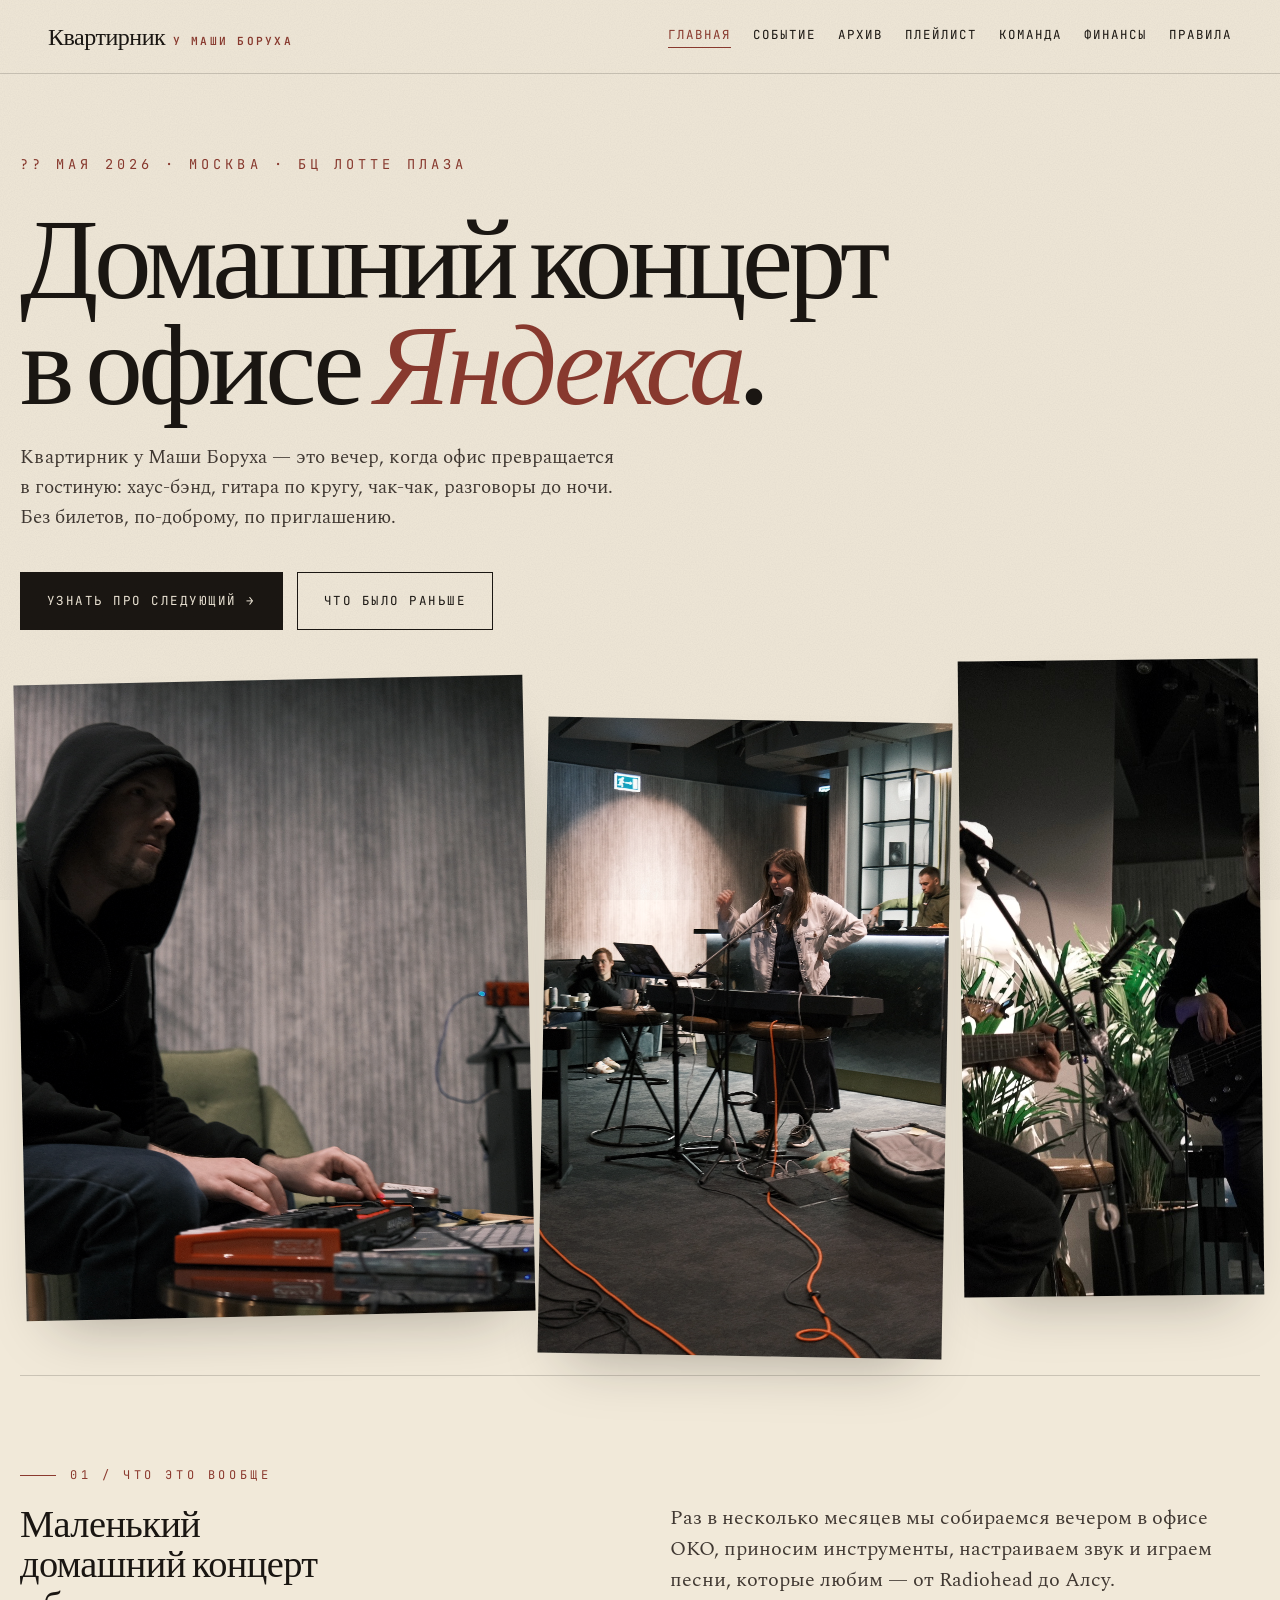
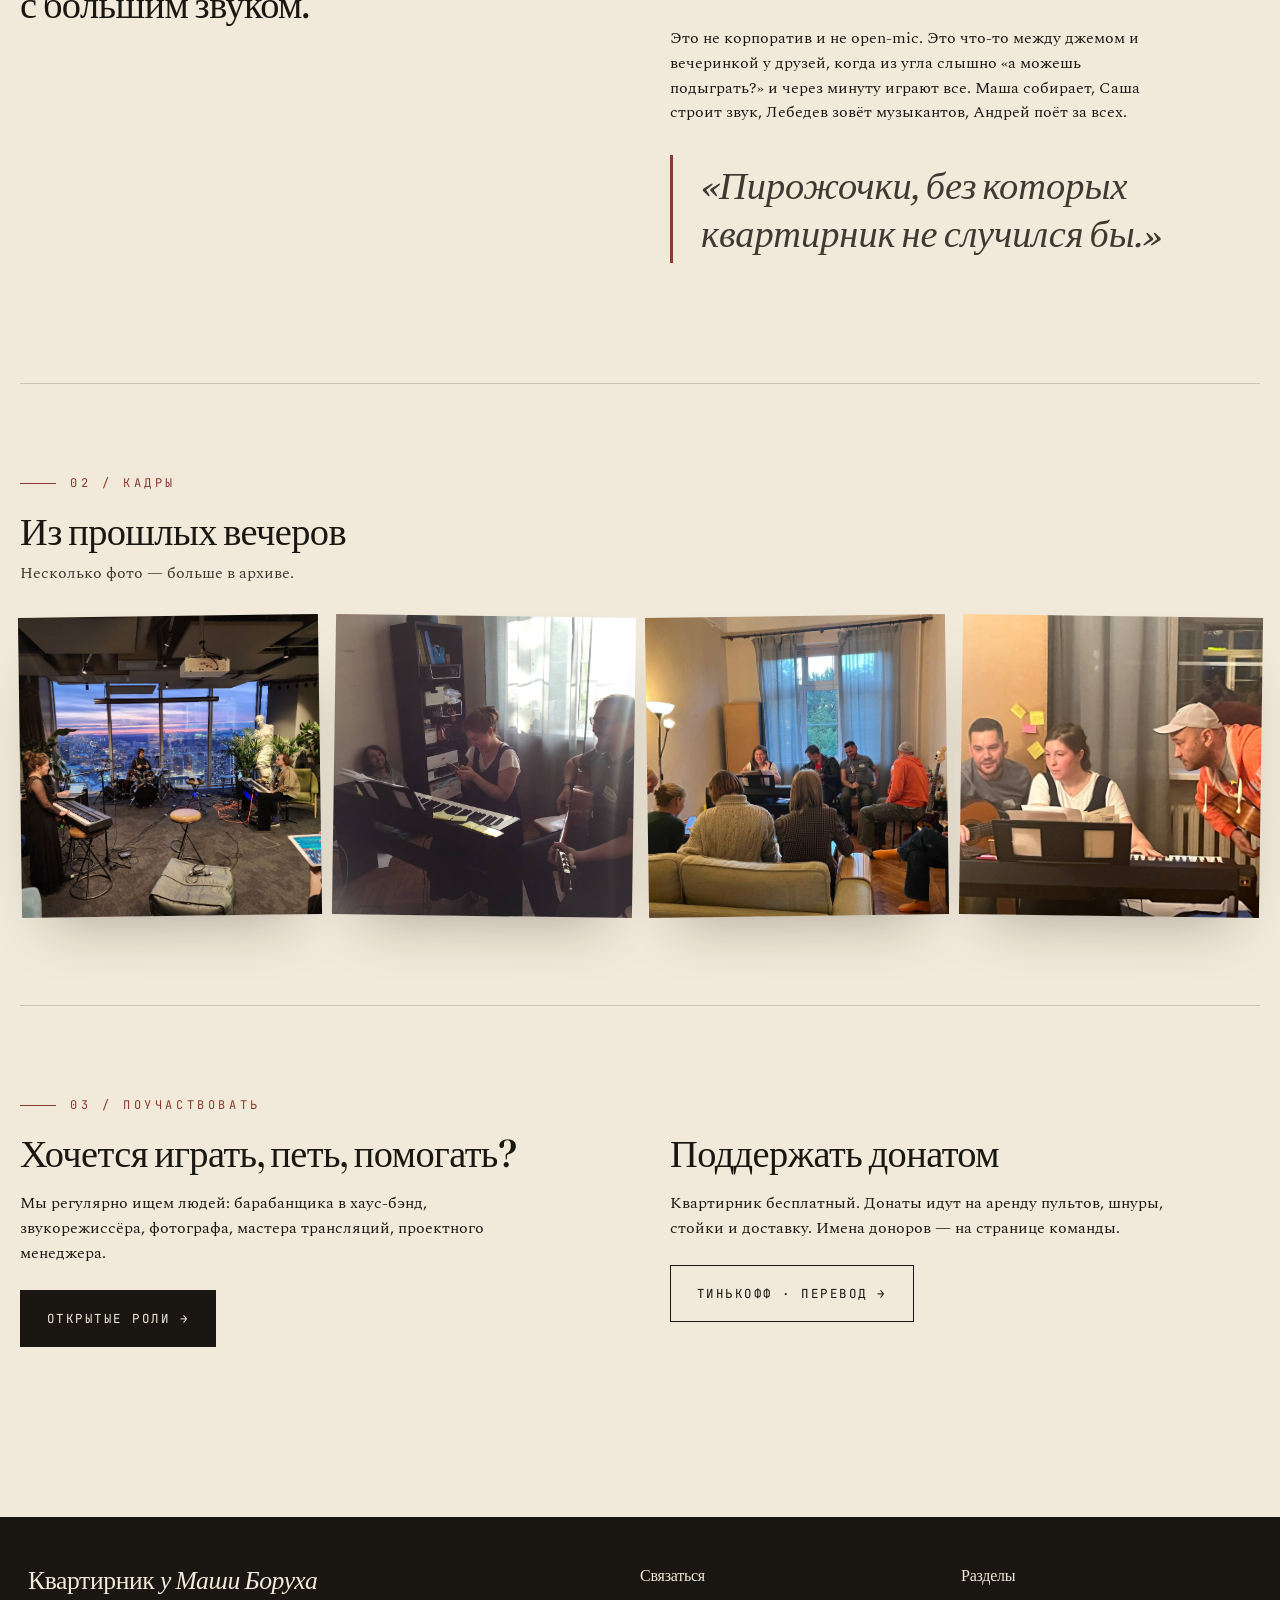
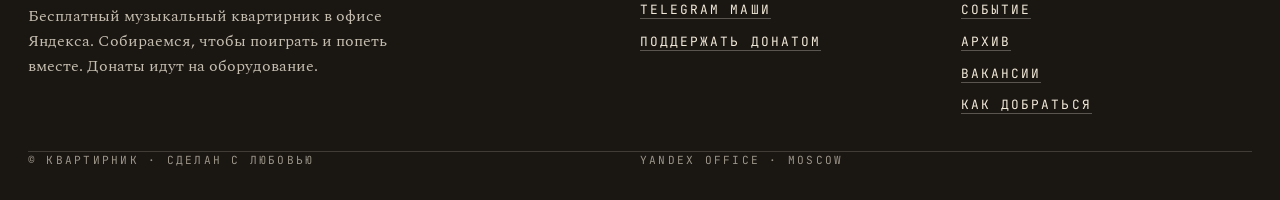
==== index.html @ 98c756a3 "Initial editorial-themed static site for Квартирник" ====
<!doctype html>
<html lang="ru">
<head>
<meta charset="utf-8">
<meta name="viewport" content="width=device-width,initial-scale=1">
<title>Квартирник у Маши Боруха · Квартирник у Маши Боруха</title>
<meta name="description" content="Квартирник у Маши Боруха — домашний концерт-джем в офисе Яндекса. Музыканты, друзья, гости.">
<link rel="preconnect" href="https://fonts.googleapis.com">
<link rel="preconnect" href="https://fonts.gstatic.com" crossorigin>
<link href="https://fonts.googleapis.com/css2?family=Fraunces:opsz,wght,SOFT@9..144,300..700,0..100&family=Spectral:ital,wght@0,300;0,400;0,500;1,400&family=JetBrains+Mono:wght@400;500&display=swap" rel="stylesheet">
<link rel="stylesheet" href="styles.css">
<link rel="icon" href="data:image/svg+xml;utf8,<svg xmlns='http://www.w3.org/2000/svg' viewBox='0 0 32 32'><rect width='32' height='32' fill='%23f1e9d9'/><text x='50%25' y='62%25' text-anchor='middle' font-family='Fraunces,serif' font-size='22' fill='%238b3a2f'>К</text></svg>">
</head>
<body>
<header class="site-header">
  <div class="site-header__inner">
    <a href="index.html" class="brand">Квартирник <small>у Маши Боруха</small></a>
    <nav class="nav">
      <a href="index.html" aria-current="page">Главная</a><a href="events.html">Событие</a><a href="archive.html">Архив</a><a href="playlist.html">Плейлист</a><a href="team.html">Команда</a><a href="finance.html">Финансы</a><a href="rules.html">Правила</a>
    </nav>
  </div>
</header>
<main>
<section class="wrap hero">
  <p class="hero__date rise">?? мая 2026 · Москва · БЦ Лотте Плаза</p>
  <h1 class="hero__title rise d1">Домашний&nbsp;концерт<br>в&nbsp;офисе&nbsp;<em>Яндекса</em>.</h1>
  <p class="hero__lead rise d2">
    Квартирник у Маши Боруха — это вечер, когда офис превращается в гостиную:
    хаус-бэнд, гитара по кругу, чак-чак, разговоры до ночи.
    Без билетов, по-доброму, по приглашению.
  </p>
  <p class="rise d3" style="display:flex;gap:14px;flex-wrap:wrap">
    <a class="btn" href="events.html">Узнать про следующий →</a>
    <a class="btn btn--ghost" href="archive.html">Что было раньше</a>
  </p>
  <div class="hero__photos rise d4">
    <img class="ph-1" src="img/p2.jpg" alt="Концерт квартирника">
    <img class="ph-2" src="img/p3.jpg" alt="Музыканты">
    <img class="ph-3" src="img/p4.jpg" alt="Гости">
  </div>
</section>

<section class="wrap section">
  <p class="section__num">01 / Что это вообще</p>
  <div class="cols-2">
    <div>
      <h2>Маленький<br>домашний&nbsp;концерт<br>с&nbsp;большим&nbsp;звуком.</h2>
    </div>
    <div>
      <p class="lead">
        Раз в несколько месяцев мы собираемся вечером в офисе ОКО,
        приносим инструменты, настраиваем звук и играем песни,
        которые любим — от Radiohead до Алсу.
      </p>
      <p>
        Это не корпоратив и не open-mic. Это что-то между джемом и вечеринкой
        у друзей, когда из угла слышно «а можешь подыграть?» и через минуту
        играют все. Маша собирает, Саша строит звук, Лебедев зовёт музыкантов,
        Андрей поёт за всех.
      </p>
      <blockquote class="quote">
        «Пирожочки, без которых квартирник не случился бы.»
      </blockquote>
    </div>
  </div>
</section>

<section class="wrap section">
  <p class="section__num">02 / Кадры</p>
  <h2 style="margin-bottom:10px">Из прошлых вечеров</h2>
  <p class="muted" style="margin-bottom:20px">Несколько фото — больше в архиве.</p>
  <div class="strip">
    <img src="img/p1.jpg" alt="">
    <img src="img/p5.jpg" alt="">
    <img src="img/p6.png" alt="">
    <img src="img/p7.png" alt="">
  </div>
</section>

<section class="wrap section">
  <p class="section__num">03 / Поучаствовать</p>
  <div class="cols-2">
    <div>
      <h2>Хочется&nbsp;играть, петь, помогать?</h2>
      <p style="margin-top:18px">
        Мы регулярно ищем людей: барабанщика в хаус-бэнд,
        звукорежиссёра, фотографа, мастера трансляций,
        проектного менеджера.
      </p>
      <p style="margin-top:24px">
        <a class="btn" href="vacancies.html">Открытые роли →</a>
      </p>
    </div>
    <div>
      <h2>Поддержать&nbsp;донатом</h2>
      <p style="margin-top:18px">
        Квартирник бесплатный. Донаты идут на аренду пультов, шнуры,
        стойки и доставку. Имена доноров — на странице команды.
      </p>
      <p style="margin-top:24px">
        <a class="btn btn--ghost" href="https://www.tinkoff.ru/cf/5ptRedZWPa4">Тинькофф · перевод →</a>
      </p>
    </div>
  </div>
</section>
</main>
<footer class="site-footer">
  <div class="wrap">
    <div>
      <h4>Квартирник <em>у Маши Боруха</em></h4>
      <p style="opacity:.8;max-width:48ch;margin-top:10px">
        Бесплатный музыкальный квартирник в офисе Яндекса. Собираемся, чтобы поиграть и попеть вместе.
        Донаты идут на оборудование.
      </p>
    </div>
    <div>
      <h4 style="font-size:1rem">Связаться</h4>
      <ul>
        <li><a href="https://t.me/maybeemoi">Telegram Маши</a></li>
        <li><a href="https://www.tinkoff.ru/cf/5ptRedZWPa4">Поддержать донатом</a></li>
      </ul>
    </div>
    <div>
      <h4 style="font-size:1rem">Разделы</h4>
      <ul>
        <li><a href="events.html">Событие</a></li>
        <li><a href="archive.html">Архив</a></li>
        <li><a href="vacancies.html">Вакансии</a></li>
        <li><a href="directions.html">Как добраться</a></li>
      </ul>
    </div>
  </div>
  <div class="wrap site-footer__bottom">
    <span>© Квартирник · сделан с любовью</span>
    <span>Yandex Office · Moscow</span>
  </div>
</footer>
</body></html>
---- styles.css ----
/* ===========================================================
   Квартирник у Маши Боруха — editorial / warm-analog theme
   Display: Fraunces  ·  Body: Spectral  ·  Mono: JetBrains Mono
   =========================================================== */

:root{
  --paper:#f1e9d9;
  --paper-2:#ece2cd;
  --ink:#1a1612;
  --ink-soft:#403832;
  --brick:#8b3a2f;
  --brick-deep:#6a2820;
  --gold:#c8954f;
  --rule:rgba(26,22,18,.18);
  --shadow:0 30px 60px -30px rgba(26,22,18,.35);

  --fs-display: clamp(3.2rem, 9vw, 9rem);
  --fs-h1: clamp(2.2rem, 5vw, 4rem);
  --fs-h2: clamp(1.6rem, 3vw, 2.4rem);
  --fs-body: clamp(1rem, 1.05vw, 1.125rem);

  --maxw: 1240px;
}

*{box-sizing:border-box;margin:0;padding:0}
html{scroll-behavior:smooth}
body{
  font-family:"Spectral", Georgia, serif;
  font-size:var(--fs-body);
  line-height:1.55;
  color:var(--ink);
  background:var(--paper);
  -webkit-font-smoothing:antialiased;
  text-rendering:optimizeLegibility;
  position:relative;
  overflow-x:hidden;
}

/* Subtle paper grain on entire page */
body::before{
  content:"";
  position:fixed;inset:0;pointer-events:none;z-index:1000;
  background-image:url("data:image/svg+xml;utf8,<svg xmlns='http://www.w3.org/2000/svg' width='240' height='240'><filter id='n'><feTurbulence type='fractalNoise' baseFrequency='0.85' numOctaves='2' stitchTiles='stitch'/><feColorMatrix values='0 0 0 0 0  0 0 0 0 0  0 0 0 0 0  0 0 0 0.18 0'/></filter><rect width='100%' height='100%' filter='url(%23n)' opacity='0.55'/></svg>");
  mix-blend-mode:multiply;
  opacity:.45;
}

a{color:inherit;text-decoration:none;border-bottom:1px solid var(--rule);transition:border-color .25s, color .25s}
a:hover{color:var(--brick);border-color:var(--brick)}

/* ---------- Header ---------- */
.site-header{
  position:sticky;top:0;z-index:50;
  background:rgba(241,233,217,.85);
  backdrop-filter:blur(8px);
  border-bottom:1px solid var(--rule);
}
.site-header__inner{
  max-width:var(--maxw);margin:0 auto;
  padding:18px 28px;
  display:flex;align-items:center;justify-content:space-between;gap:24px;
}
.brand{
  font-family:"Fraunces", serif;
  font-variation-settings:"opsz" 144, "SOFT" 50, "wght" 600;
  font-size:1.5rem;letter-spacing:-.02em;
  border:none;
  display:flex;align-items:baseline;gap:.5ch;
}
.brand small{
  font-family:"JetBrains Mono", monospace;
  font-size:.7rem;letter-spacing:.2em;text-transform:uppercase;
  color:var(--brick);
}
.nav{display:flex;gap:22px;flex-wrap:wrap}
.nav a{
  font-family:"JetBrains Mono", monospace;
  font-size:.78rem;letter-spacing:.16em;text-transform:uppercase;
  border:none;padding-bottom:2px;
  border-bottom:1px solid transparent;
}
.nav a:hover, .nav a[aria-current="page"]{
  border-bottom-color:var(--brick);color:var(--brick);
}

/* ---------- Layout containers ---------- */
.wrap{max-width:var(--maxw);margin:0 auto;padding:0 28px}
.section{padding:90px 0;border-top:1px solid var(--rule)}
.section:first-of-type{border-top:none}
.section__num{
  font-family:"JetBrains Mono", monospace;
  font-size:.75rem;letter-spacing:.3em;text-transform:uppercase;
  color:var(--brick);margin-bottom:18px;
  display:flex;align-items:center;gap:14px;
}
.section__num::before{content:"";width:36px;height:1px;background:var(--brick)}

h1,h2,h3,h4{font-family:"Fraunces", serif;font-weight:500;letter-spacing:-.015em;line-height:1.05}
h1{font-size:var(--fs-h1)}
h2{font-size:var(--fs-h2);font-variation-settings:"opsz" 96, "SOFT" 30}
h3{font-size:1.4rem;line-height:1.2}

p{max-width:62ch}
p + p{margin-top:1em}

.muted{color:var(--ink-soft)}
.tag{
  display:inline-block;
  font-family:"JetBrains Mono", monospace;
  font-size:.7rem;letter-spacing:.2em;text-transform:uppercase;
  background:var(--ink);color:var(--paper);padding:5px 10px 4px;
}

/* ---------- Hero (Home) ---------- */
.hero{padding:80px 0 60px;position:relative}
.hero__date{
  font-family:"JetBrains Mono", monospace;
  font-size:.85rem;letter-spacing:.3em;text-transform:uppercase;
  color:var(--brick);margin-bottom:28px;
}
.hero__title{
  font-family:"Fraunces", serif;
  font-variation-settings:"opsz" 144, "SOFT" 100, "wght" 500;
  font-size:var(--fs-display);
  line-height:.92;letter-spacing:-.04em;
  color:var(--ink);
  margin:0 0 28px;
}
.hero__title em{
  font-style:italic;
  font-variation-settings:"opsz" 144, "SOFT" 100, "wght" 500;
  color:var(--brick);
}
.hero__lead{
  max-width:60ch;font-size:1.2rem;color:var(--ink-soft);
  margin-bottom:40px;
}
.hero__photos{
  display:grid;grid-template-columns:repeat(12,1fr);gap:14px;
  margin-top:50px;
}
.hero__photos img{
  width:100%;height:100%;object-fit:cover;display:block;
  filter:saturate(.85) contrast(1.02);
  box-shadow:var(--shadow);
}
.hero__photos .ph-1{grid-column:1/6;aspect-ratio:4/5;transform:rotate(-1.2deg)}
.hero__photos .ph-2{grid-column:6/10;aspect-ratio:1/1;transform:translateY(40px) rotate(1deg)}
.hero__photos .ph-3{grid-column:10/13;aspect-ratio:3/4;transform:translateY(-20px) rotate(-.6deg)}

/* ---------- Buttons ---------- */
.btn{
  display:inline-flex;align-items:center;gap:12px;
  font-family:"JetBrains Mono", monospace;
  font-size:.78rem;letter-spacing:.2em;text-transform:uppercase;
  background:var(--ink);color:var(--paper);
  padding:18px 26px;border:1px solid var(--ink);
  transition:transform .2s, background .25s, color .25s;
}
.btn:hover{background:var(--brick);border-color:var(--brick);color:var(--paper);transform:translate(-2px,-2px)}
.btn--ghost{background:transparent;color:var(--ink)}
.btn--ghost:hover{background:var(--ink);color:var(--paper);border-color:var(--ink)}

/* ---------- Event ticket (Events page) ---------- */
.ticket{
  display:grid;grid-template-columns:1.1fr 2fr;
  border:1px solid var(--ink);background:var(--paper-2);
  position:relative;
  box-shadow:var(--shadow);
}
.ticket::before, .ticket::after{
  content:"";position:absolute;width:22px;height:22px;border-radius:50%;
  background:var(--paper);border:1px solid var(--ink);top:50%;transform:translateY(-50%);
}
.ticket::before{left:calc(45.83% - 11px)}
.ticket::after{display:none}
.ticket__stub{
  padding:46px 38px;border-right:1px dashed var(--ink);
  display:flex;flex-direction:column;justify-content:space-between;gap:30px;
  background:repeating-linear-gradient(45deg,transparent 0 14px,rgba(139,58,47,.04) 14px 15px);
}
.ticket__date-big{
  font-family:"Fraunces", serif;
  font-size:clamp(2.5rem,6vw,4.4rem);line-height:.9;
  font-variation-settings:"opsz" 144, "SOFT" 100;
  color:var(--brick);
}
.ticket__meta{font-family:"JetBrains Mono", monospace;font-size:.78rem;letter-spacing:.18em;text-transform:uppercase;color:var(--ink-soft)}
.ticket__meta strong{color:var(--ink);display:block;margin-top:4px;font-weight:500}
.ticket__body{padding:46px 44px}
.ticket__body h2{margin-bottom:18px}

/* ---------- Archive list ---------- */
.archive{list-style:none;border-top:1px solid var(--rule)}
.archive li{
  display:grid;grid-template-columns:120px 1fr 1fr auto;gap:30px;
  padding:32px 0;border-bottom:1px solid var(--rule);
  align-items:baseline;
  transition:padding .25s;
}
.archive li:hover{padding-left:18px}
.archive .a-date{font-family:"JetBrains Mono", monospace;font-size:.85rem;letter-spacing:.18em;color:var(--brick)}
.archive .a-title{font-family:"Fraunces", serif;font-size:1.6rem;font-variation-settings:"opsz" 96, "SOFT" 50}
.archive .a-place{color:var(--ink-soft);font-style:italic}
.archive .a-mark{font-size:1.6rem}

@media (max-width:760px){
  .archive li{grid-template-columns:1fr;gap:6px;padding:22px 0}
}

/* ---------- Team grid ---------- */
.team-section{margin-bottom:60px}
.team-section__h{display:flex;align-items:baseline;gap:18px;margin-bottom:24px}
.team-section__h h2{font-size:1.8rem}
.team-section__h .num{font-family:"JetBrains Mono",monospace;font-size:.75rem;color:var(--brick);letter-spacing:.2em}
.team-list{
  display:grid;grid-template-columns:repeat(auto-fill,minmax(220px,1fr));
  gap:6px 36px;list-style:none;
}
.team-list li{
  font-family:"Fraunces", serif;font-size:1.18rem;line-height:1.4;
  font-variation-settings:"opsz" 96, "SOFT" 30;
  padding:6px 0;border-bottom:1px solid var(--rule);
}
.team-list li small{
  display:block;
  font-family:"JetBrains Mono", monospace;
  font-size:.7rem;letter-spacing:.1em;text-transform:uppercase;
  color:var(--ink-soft);margin-top:4px;
}

/* ---------- Rules columns ---------- */
.rules{display:grid;grid-template-columns:1fr 1fr;gap:60px;margin-top:30px}
.rules > div{padding:30px;border:1px solid var(--rule);background:var(--paper-2)}
.rules h3{margin-bottom:18px;font-size:1.5rem;display:flex;align-items:center;gap:14px}
.rules h3 .badge{
  display:inline-flex;align-items:center;justify-content:center;
  width:36px;height:36px;border-radius:50%;
  background:var(--ink);color:var(--paper);
  font-family:"JetBrains Mono", monospace;font-size:.9rem;
}
.rules ul{list-style:none}
.rules li{padding:10px 0;border-bottom:1px solid var(--rule);font-size:1.05rem}
.rules li:last-child{border-bottom:none}
.rules .yes h3 .badge{background:var(--brick)}
@media (max-width:760px){.rules{grid-template-columns:1fr;gap:24px}}

/* ---------- Playlist ---------- */
.song-list{list-style:none;column-count:2;column-gap:50px;margin-top:24px}
.song-list li{
  break-inside:avoid;padding:10px 0;border-bottom:1px dotted var(--rule);
  font-size:1.05rem;display:flex;justify-content:space-between;gap:12px;
}
.song-list .num{font-family:"JetBrains Mono",monospace;color:var(--brick);font-size:.8rem;align-self:center}
@media (max-width:760px){.song-list{column-count:1}}

/* ---------- Finance ---------- */
.finance-grid{display:grid;grid-template-columns:repeat(auto-fit,minmax(240px,1fr));gap:24px;margin-top:30px}
.finance-card{
  border:1px solid var(--rule);padding:28px;background:var(--paper-2);
  position:relative;
}
.finance-card .label{font-family:"JetBrains Mono",monospace;font-size:.7rem;letter-spacing:.2em;text-transform:uppercase;color:var(--brick);margin-bottom:10px}
.finance-card .num{font-family:"Fraunces",serif;font-size:2.4rem;font-variation-settings:"opsz" 144;line-height:1}
.finance-card .desc{margin-top:8px;color:var(--ink-soft);font-size:.95rem}

/* ---------- Footer ---------- */
.site-footer{
  margin-top:80px;padding:50px 28px 30px;
  background:var(--ink);color:var(--paper);
}
.site-footer .wrap{display:grid;grid-template-columns:2fr 1fr 1fr;gap:30px;padding:0}
.site-footer h4{font-family:"Fraunces",serif;font-size:1.6rem;margin-bottom:10px}
.site-footer a{color:var(--paper);border-bottom-color:rgba(241,233,217,.3)}
.site-footer a:hover{color:var(--gold);border-bottom-color:var(--gold)}
.site-footer ul{list-style:none}
.site-footer li{font-family:"JetBrains Mono",monospace;font-size:.8rem;letter-spacing:.16em;text-transform:uppercase;padding:6px 0}
.site-footer__bottom{
  border-top:1px solid rgba(241,233,217,.18);
  margin-top:30px;padding-top:18px;
  display:flex;justify-content:space-between;
  font-family:"JetBrains Mono",monospace;font-size:.7rem;letter-spacing:.2em;text-transform:uppercase;
  color:rgba(241,233,217,.6);
}
@media (max-width:760px){.site-footer .wrap{grid-template-columns:1fr}}

/* ---------- Misc ---------- */
.kicker{
  font-family:"JetBrains Mono",monospace;
  font-size:.78rem;letter-spacing:.3em;text-transform:uppercase;
  color:var(--brick);margin-bottom:14px;
}
.lead{font-size:1.25rem;color:var(--ink-soft);max-width:64ch;margin-bottom:30px}

.cols-2{display:grid;grid-template-columns:1fr 1fr;gap:60px}
@media (max-width:760px){.cols-2{grid-template-columns:1fr;gap:30px}}

hr.rule{border:none;border-top:1px solid var(--rule);margin:40px 0}

/* ---------- Reveal animation ---------- */
@keyframes rise{from{opacity:0;transform:translateY(18px)}to{opacity:1;transform:none}}
.rise{animation:rise .9s cubic-bezier(.2,.7,.2,1) both}
.rise.d1{animation-delay:.1s}
.rise.d2{animation-delay:.22s}
.rise.d3{animation-delay:.36s}
.rise.d4{animation-delay:.52s}

/* ---------- Big quote ---------- */
.quote{
  font-family:"Fraunces",serif;
  font-style:italic;
  font-variation-settings:"opsz" 144, "SOFT" 100;
  font-size:clamp(1.5rem,3vw,2.4rem);
  line-height:1.25;
  border-left:3px solid var(--brick);
  padding:6px 0 6px 28px;
  color:var(--ink-soft);
  margin:30px 0;
  max-width:50ch;
}

/* ---------- Photo strip ---------- */
.strip{
  display:grid;grid-template-columns:repeat(4,1fr);gap:14px;margin-top:30px;
}
.strip img{width:100%;aspect-ratio:1/1;object-fit:cover;box-shadow:var(--shadow)}
.strip img:nth-child(odd){transform:rotate(-.8deg)}
.strip img:nth-child(even){transform:rotate(.8deg)}
@media (max-width:760px){.strip{grid-template-columns:1fr 1fr}}
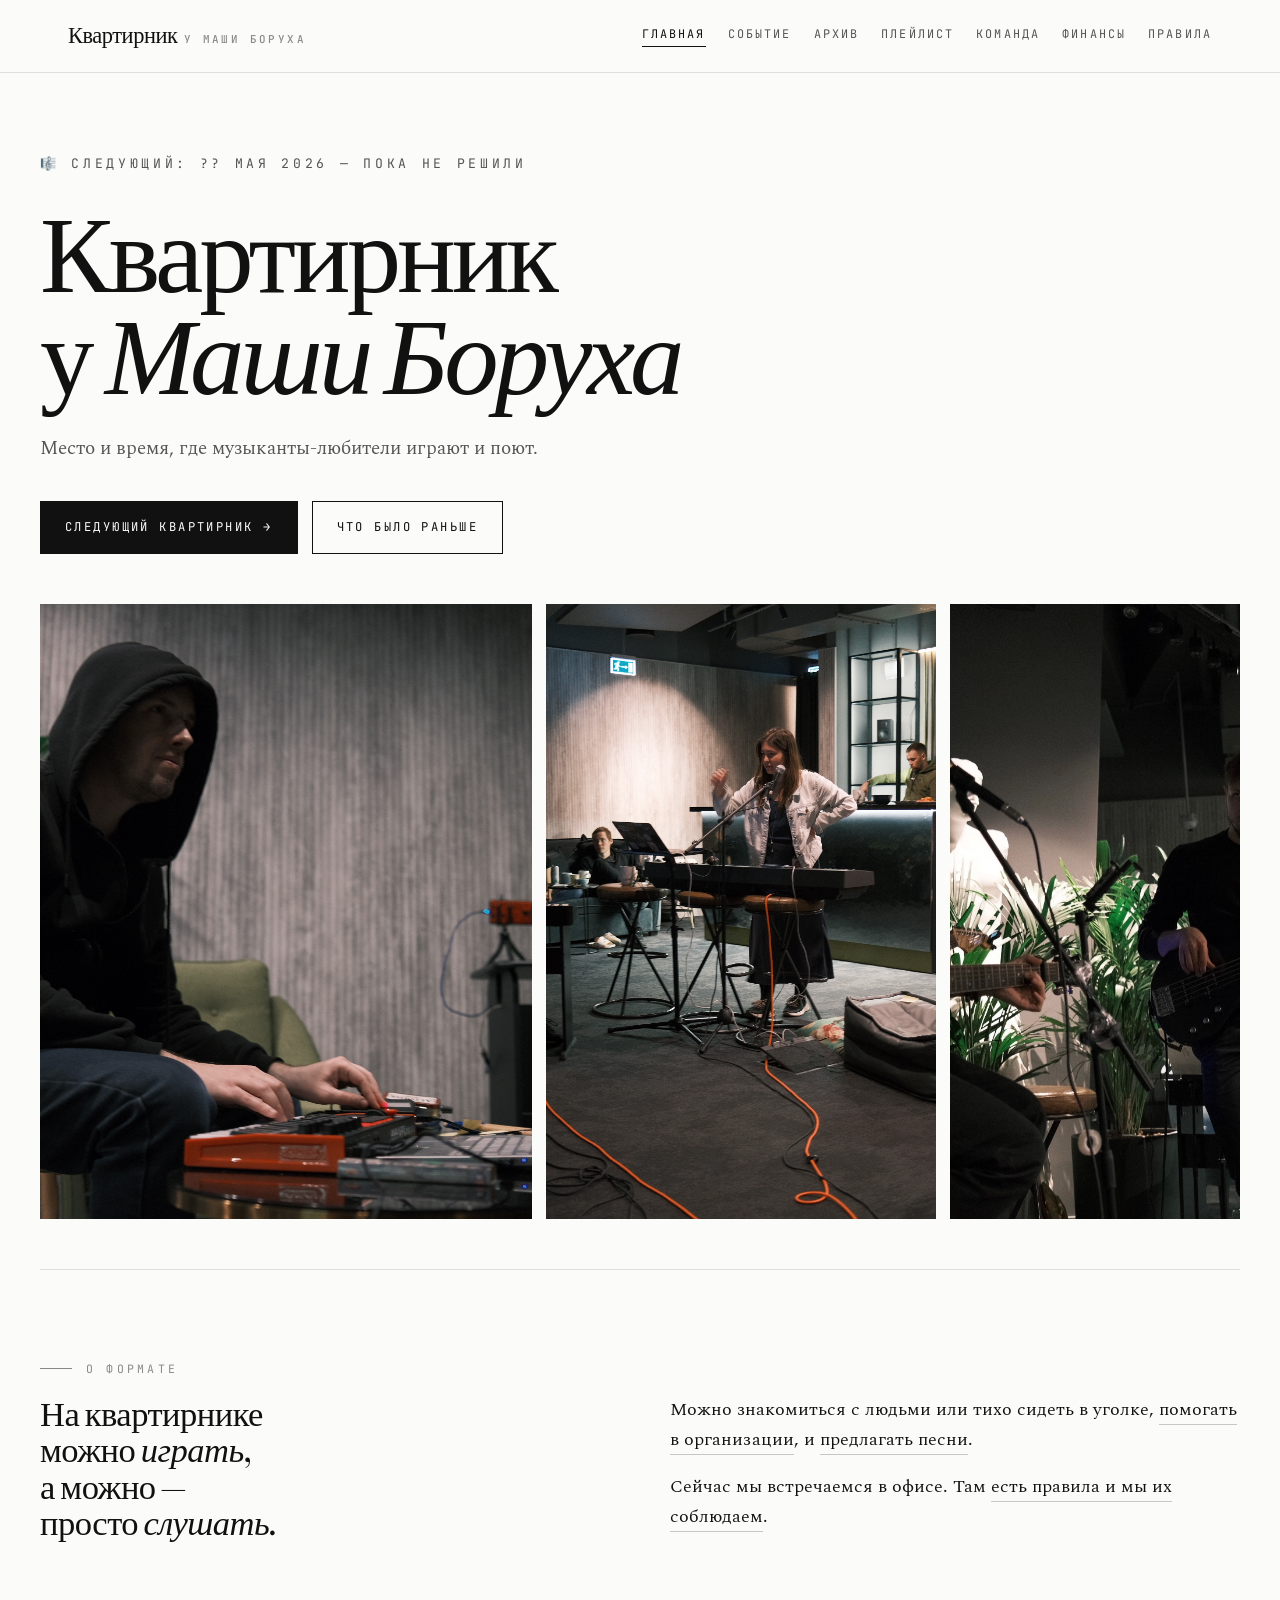
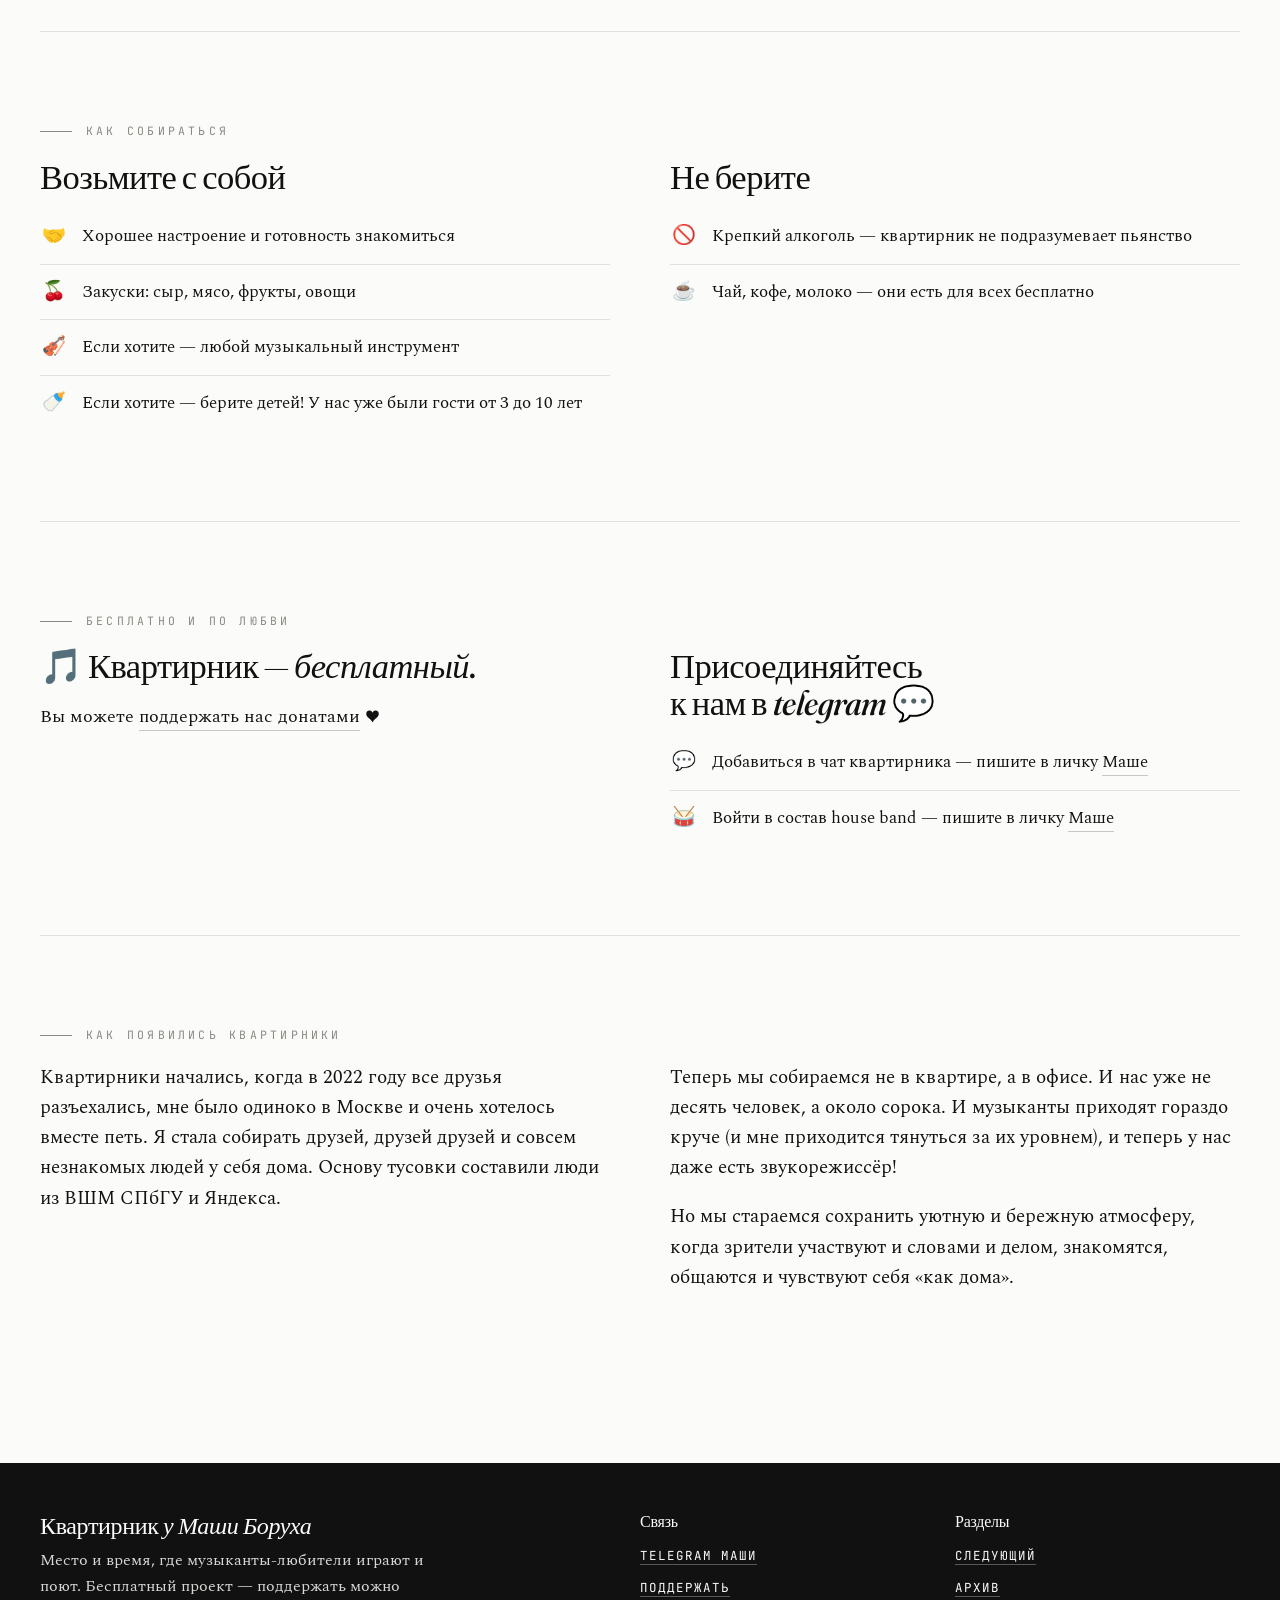
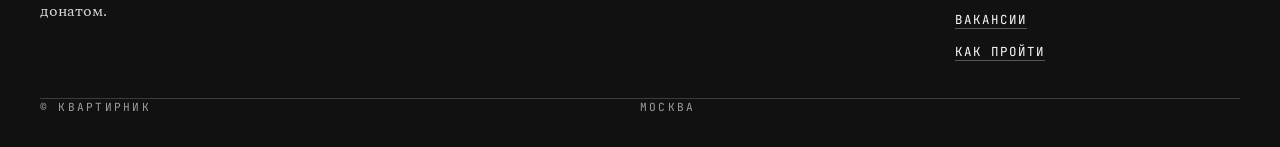
==== commit da1ba827: "Strip palette to white/mono; rewrite text faithfully from Notion" ====
--- a/index.html
+++ b/index.html
@@ -3,102 +3,120 @@
 <head>
 <meta charset="utf-8">
 <meta name="viewport" content="width=device-width,initial-scale=1">
-<title>Квартирник у Маши Боруха · Квартирник у Маши Боруха</title>
-<meta name="description" content="Квартирник у Маши Боруха — домашний концерт-джем в офисе Яндекса. Музыканты, друзья, гости.">
+<title>Главная · Квартирник у Маши Боруха</title>
+<meta name="description" content="Квартирник у Маши Боруха — место и время, где музыканты-любители играют и поют.">
 <link rel="preconnect" href="https://fonts.googleapis.com">
 <link rel="preconnect" href="https://fonts.gstatic.com" crossorigin>
 <link href="https://fonts.googleapis.com/css2?family=Fraunces:opsz,wght,SOFT@9..144,300..700,0..100&family=Spectral:ital,wght@0,300;0,400;0,500;1,400&family=JetBrains+Mono:wght@400;500&display=swap" rel="stylesheet">
 <link rel="stylesheet" href="styles.css">
-<link rel="icon" href="data:image/svg+xml;utf8,<svg xmlns='http://www.w3.org/2000/svg' viewBox='0 0 32 32'><rect width='32' height='32' fill='%23f1e9d9'/><text x='50%25' y='62%25' text-anchor='middle' font-family='Fraunces,serif' font-size='22' fill='%238b3a2f'>К</text></svg>">
+<link rel="icon" href="data:image/svg+xml;utf8,<svg xmlns='http://www.w3.org/2000/svg' viewBox='0 0 32 32'><rect width='32' height='32' fill='%23fbfbf9'/><text x='50%25' y='62%25' text-anchor='middle' font-family='Fraunces,serif' font-size='22' fill='%23111'>К</text></svg>">
 </head>
 <body>
 <header class="site-header">
   <div class="site-header__inner">
     <a href="index.html" class="brand">Квартирник <small>у Маши Боруха</small></a>
-    <nav class="nav">
-      <a href="index.html" aria-current="page">Главная</a><a href="events.html">Событие</a><a href="archive.html">Архив</a><a href="playlist.html">Плейлист</a><a href="team.html">Команда</a><a href="finance.html">Финансы</a><a href="rules.html">Правила</a>
-    </nav>
+    <nav class="nav"><a href="index.html" aria-current="page">Главная</a><a href="events.html">Событие</a><a href="archive.html">Архив</a><a href="playlist.html">Плейлист</a><a href="team.html">Команда</a><a href="finance.html">Финансы</a><a href="rules.html">Правила</a></nav>
   </div>
 </header>
 <main>
 <section class="wrap hero">
-  <p class="hero__date rise">?? мая 2026 · Москва · БЦ Лотте Плаза</p>
-  <h1 class="hero__title rise d1">Домашний&nbsp;концерт<br>в&nbsp;офисе&nbsp;<em>Яндекса</em>.</h1>
+  <p class="hero__date rise">🎼 Следующий: ?? мая 2026 — пока не решили</p>
+  <h1 class="hero__title rise d1">Квартирник<br>у&nbsp;<em>Маши Боруха</em></h1>
   <p class="hero__lead rise d2">
-    Квартирник у Маши Боруха — это вечер, когда офис превращается в гостиную:
-    хаус-бэнд, гитара по кругу, чак-чак, разговоры до ночи.
-    Без билетов, по-доброму, по приглашению.
+    Место и время, где музыканты-любители играют и поют.
   </p>
   <p class="rise d3" style="display:flex;gap:14px;flex-wrap:wrap">
-    <a class="btn" href="events.html">Узнать про следующий →</a>
+    <a class="btn" href="events.html">Следующий квартирник →</a>
     <a class="btn btn--ghost" href="archive.html">Что было раньше</a>
   </p>
   <div class="hero__photos rise d4">
-    <img class="ph-1" src="img/p2.jpg" alt="Концерт квартирника">
-    <img class="ph-2" src="img/p3.jpg" alt="Музыканты">
-    <img class="ph-3" src="img/p4.jpg" alt="Гости">
+    <img class="ph-1" src="img/p2.jpg" alt="">
+    <img class="ph-2" src="img/p3.jpg" alt="">
+    <img class="ph-3" src="img/p4.jpg" alt="">
   </div>
 </section>
 
 <section class="wrap section">
-  <p class="section__num">01 / Что это вообще</p>
+  <p class="section__num">О формате</p>
   <div class="cols-2">
     <div>
-      <h2>Маленький<br>домашний&nbsp;концерт<br>с&nbsp;большим&nbsp;звуком.</h2>
+      <h2>На&nbsp;квартирнике<br>можно&nbsp;<em>играть</em>,<br>а&nbsp;можно&nbsp;—<br>просто&nbsp;<em>слушать</em>.</h2>
     </div>
     <div>
-      <p class="lead">
-        Раз в несколько месяцев мы собираемся вечером в офисе ОКО,
-        приносим инструменты, настраиваем звук и играем песни,
-        которые любим — от Radiohead до Алсу.
+      <p style="font-size:1.15rem">
+        Можно знакомиться с людьми или тихо сидеть в уголке,
+        <a href="vacancies.html">помогать в организации</a>,
+        и <a href="playlist.html">предлагать песни</a>.
       </p>
-      <p>
-        Это не корпоратив и не open-mic. Это что-то между джемом и вечеринкой
-        у друзей, когда из угла слышно «а можешь подыграть?» и через минуту
-        играют все. Маша собирает, Саша строит звук, Лебедев зовёт музыкантов,
-        Андрей поёт за всех.
+      <p style="margin-top:1em;font-size:1.15rem">
+        Сейчас мы встречаемся в офисе. Там
+        <a href="rules.html">есть правила и мы их соблюдаем</a>.
       </p>
-      <blockquote class="quote">
-        «Пирожочки, без которых квартирник не случился бы.»
-      </blockquote>
     </div>
   </div>
 </section>
 
 <section class="wrap section">
-  <p class="section__num">02 / Кадры</p>
-  <h2 style="margin-bottom:10px">Из прошлых вечеров</h2>
-  <p class="muted" style="margin-bottom:20px">Несколько фото — больше в архиве.</p>
-  <div class="strip">
-    <img src="img/p1.jpg" alt="">
-    <img src="img/p5.jpg" alt="">
-    <img src="img/p6.png" alt="">
-    <img src="img/p7.png" alt="">
+  <p class="section__num">Как собираться</p>
+  <div class="cols-2">
+    <div>
+      <h2>Возьмите&nbsp;с&nbsp;собой</h2>
+      <ul class="list-bring">
+        <li><span class="e">🤝</span><span>Хорошее настроение и готовность знакомиться</span></li>
+        <li><span class="e">🍒</span><span>Закуски: сыр, мясо, фрукты, овощи</span></li>
+        <li><span class="e">🎻</span><span>Если хотите — любой музыкальный инструмент</span></li>
+        <li><span class="e">🍼</span><span>Если хотите — берите детей! У нас уже были гости от 3 до 10 лет</span></li>
+      </ul>
+    </div>
+    <div>
+      <h2>Не&nbsp;берите</h2>
+      <ul class="list-bring">
+        <li><span class="e">🚫</span><span>Крепкий алкоголь — квартирник не подразумевает пьянство</span></li>
+        <li><span class="e">☕️</span><span>Чай, кофе, молоко — они есть для всех бесплатно</span></li>
+      </ul>
+    </div>
   </div>
 </section>
 
 <section class="wrap section">
-  <p class="section__num">03 / Поучаствовать</p>
+  <p class="section__num">Бесплатно и по любви</p>
   <div class="cols-2">
     <div>
-      <h2>Хочется&nbsp;играть, петь, помогать?</h2>
-      <p style="margin-top:18px">
-        Мы регулярно ищем людей: барабанщика в хаус-бэнд,
-        звукорежиссёра, фотографа, мастера трансляций,
-        проектного менеджера.
-      </p>
-      <p style="margin-top:24px">
-        <a class="btn" href="vacancies.html">Открытые роли →</a>
+      <h2>🎵&nbsp;Квартирник&nbsp;—&nbsp;<em>бесплатный</em>.</h2>
+      <p style="margin-top:18px;font-size:1.1rem">
+        Вы можете <a href="finance.html">поддержать нас донатами</a> ♥️
       </p>
     </div>
     <div>
-      <h2>Поддержать&nbsp;донатом</h2>
-      <p style="margin-top:18px">
-        Квартирник бесплатный. Донаты идут на аренду пультов, шнуры,
-        стойки и доставку. Имена доноров — на странице команды.
+      <h2>Присоединяйтесь<br>к&nbsp;нам&nbsp;в&nbsp;<em>telegram</em>&nbsp;💬</h2>
+      <ul class="list-bring" style="margin-top:14px">
+        <li><span class="e">💬</span><span>Добавиться в чат квартирника — пишите в личку <a href="https://t.me/maybeemoi">Маше</a></span></li>
+        <li><span class="e">🥁</span><span>Войти в состав house band — пишите в личку <a href="https://t.me/maybeemoi">Маше</a></span></li>
+      </ul>
+    </div>
+  </div>
+</section>
+
+<section class="wrap section">
+  <p class="section__num">Как появились квартирники</p>
+  <div class="cols-2">
+    <div>
+      <p style="font-size:1.18rem">
+        Квартирники начались, когда в 2022 году все друзья разъехались,
+        мне было одиноко в Москве и очень хотелось вместе петь.
+        Я стала собирать друзей, друзей друзей и совсем незнакомых людей у себя дома.
+        Основу тусовки составили люди из ВШМ СПбГУ и Яндекса.
       </p>
-      <p style="margin-top:24px">
-        <a class="btn btn--ghost" href="https://www.tinkoff.ru/cf/5ptRedZWPa4">Тинькофф · перевод →</a>
+    </div>
+    <div>
+      <p style="font-size:1.18rem">
+        Теперь мы собираемся не в квартире, а в офисе. И нас уже не десять человек,
+        а около сорока. И музыканты приходят гораздо круче (и мне приходится тянуться
+        за их уровнем), и теперь у нас даже есть звукорежиссёр!
+      </p>
+      <p style="margin-top:1em;font-size:1.18rem">
+        Но мы стараемся сохранить уютную и бережную атмосферу, когда зрители
+        участвуют и словами и делом, знакомятся, общаются и чувствуют себя «как дома».
       </p>
     </div>
   </div>
@@ -108,31 +126,31 @@
   <div class="wrap">
     <div>
       <h4>Квартирник <em>у Маши Боруха</em></h4>
-      <p style="opacity:.8;max-width:48ch;margin-top:10px">
-        Бесплатный музыкальный квартирник в офисе Яндекса. Собираемся, чтобы поиграть и попеть вместе.
-        Донаты идут на оборудование.
+      <p style="opacity:.85;max-width:48ch;margin-top:10px">
+        Место и время, где музыканты-любители играют и поют.
+        Бесплатный проект — поддержать можно донатом.
       </p>
     </div>
     <div>
-      <h4 style="font-size:1rem">Связаться</h4>
+      <h4 style="font-size:1rem">Связь</h4>
       <ul>
         <li><a href="https://t.me/maybeemoi">Telegram Маши</a></li>
-        <li><a href="https://www.tinkoff.ru/cf/5ptRedZWPa4">Поддержать донатом</a></li>
+        <li><a href="https://www.tinkoff.ru/cf/5ptRedZWPa4">Поддержать</a></li>
       </ul>
     </div>
     <div>
       <h4 style="font-size:1rem">Разделы</h4>
       <ul>
-        <li><a href="events.html">Событие</a></li>
+        <li><a href="events.html">Следующий</a></li>
         <li><a href="archive.html">Архив</a></li>
         <li><a href="vacancies.html">Вакансии</a></li>
-        <li><a href="directions.html">Как добраться</a></li>
+        <li><a href="directions.html">Как пройти</a></li>
       </ul>
     </div>
   </div>
   <div class="wrap site-footer__bottom">
-    <span>© Квартирник · сделан с любовью</span>
-    <span>Yandex Office · Moscow</span>
+    <span>© Квартирник</span>
+    <span>Москва</span>
   </div>
 </footer>
 </body></html>
--- a/styles.css
+++ b/styles.css
@@ -1,25 +1,24 @@
 /* ===========================================================
-   Квартирник у Маши Боруха — editorial / warm-analog theme
-   Display: Fraunces  ·  Body: Spectral  ·  Mono: JetBrains Mono
+   Квартирник у Маши Боруха — minimalist white edition
+   Display: Fraunces · Body: Spectral · Mono: JetBrains Mono
    =========================================================== */
 
 :root{
-  --paper:#f1e9d9;
-  --paper-2:#ece2cd;
-  --ink:#1a1612;
-  --ink-soft:#403832;
-  --brick:#8b3a2f;
-  --brick-deep:#6a2820;
-  --gold:#c8954f;
-  --rule:rgba(26,22,18,.18);
-  --shadow:0 30px 60px -30px rgba(26,22,18,.35);
-
-  --fs-display: clamp(3.2rem, 9vw, 9rem);
+  --bg:#fbfbf9;
+  --bg-2:#f3f3ef;
+  --ink:#111111;
+  --ink-soft:#555555;
+  --ink-mute:#8a8a85;
+  --rule:rgba(17,17,17,.12);
+  --rule-strong:rgba(17,17,17,.22);
+  --shadow:0 24px 50px -28px rgba(17,17,17,.22);
+
+  --fs-display: clamp(3rem, 8.5vw, 8rem);
   --fs-h1: clamp(2.2rem, 5vw, 4rem);
-  --fs-h2: clamp(1.6rem, 3vw, 2.4rem);
-  --fs-body: clamp(1rem, 1.05vw, 1.125rem);
-
-  --maxw: 1240px;
+  --fs-h2: clamp(1.5rem, 2.7vw, 2.2rem);
+  --fs-body: clamp(1rem, 1.05vw, 1.115rem);
+
+  --maxw: 1200px;
 }
 
 *{box-sizing:border-box;margin:0;padding:0}
@@ -27,32 +26,21 @@
 body{
   font-family:"Spectral", Georgia, serif;
   font-size:var(--fs-body);
-  line-height:1.55;
+  line-height:1.6;
   color:var(--ink);
-  background:var(--paper);
+  background:var(--bg);
   -webkit-font-smoothing:antialiased;
   text-rendering:optimizeLegibility;
-  position:relative;
-  overflow-x:hidden;
-}
-
-/* Subtle paper grain on entire page */
-body::before{
-  content:"";
-  position:fixed;inset:0;pointer-events:none;z-index:1000;
-  background-image:url("data:image/svg+xml;utf8,<svg xmlns='http://www.w3.org/2000/svg' width='240' height='240'><filter id='n'><feTurbulence type='fractalNoise' baseFrequency='0.85' numOctaves='2' stitchTiles='stitch'/><feColorMatrix values='0 0 0 0 0  0 0 0 0 0  0 0 0 0 0  0 0 0 0.18 0'/></filter><rect width='100%' height='100%' filter='url(%23n)' opacity='0.55'/></svg>");
-  mix-blend-mode:multiply;
-  opacity:.45;
-}
-
-a{color:inherit;text-decoration:none;border-bottom:1px solid var(--rule);transition:border-color .25s, color .25s}
-a:hover{color:var(--brick);border-color:var(--brick)}
+}
+
+a{color:inherit;text-decoration:none;border-bottom:1px solid var(--rule-strong);transition:border-color .2s, color .2s}
+a:hover{border-color:var(--ink)}
 
 /* ---------- Header ---------- */
 .site-header{
   position:sticky;top:0;z-index:50;
-  background:rgba(241,233,217,.85);
-  backdrop-filter:blur(8px);
+  background:rgba(251,251,249,.9);
+  backdrop-filter:blur(10px);
   border-bottom:1px solid var(--rule);
 }
 .site-header__inner{
@@ -62,45 +50,45 @@
 }
 .brand{
   font-family:"Fraunces", serif;
-  font-variation-settings:"opsz" 144, "SOFT" 50, "wght" 600;
-  font-size:1.5rem;letter-spacing:-.02em;
-  border:none;
+  font-variation-settings:"opsz" 144, "SOFT" 30, "wght" 500;
+  font-size:1.4rem;letter-spacing:-.02em;border:none;
   display:flex;align-items:baseline;gap:.5ch;
 }
 .brand small{
   font-family:"JetBrains Mono", monospace;
-  font-size:.7rem;letter-spacing:.2em;text-transform:uppercase;
-  color:var(--brick);
+  font-size:.68rem;letter-spacing:.22em;text-transform:uppercase;
+  color:var(--ink-mute);font-weight:400;
 }
 .nav{display:flex;gap:22px;flex-wrap:wrap}
 .nav a{
   font-family:"JetBrains Mono", monospace;
-  font-size:.78rem;letter-spacing:.16em;text-transform:uppercase;
+  font-size:.74rem;letter-spacing:.18em;text-transform:uppercase;
   border:none;padding-bottom:2px;
   border-bottom:1px solid transparent;
+  color:var(--ink-soft);
 }
 .nav a:hover, .nav a[aria-current="page"]{
-  border-bottom-color:var(--brick);color:var(--brick);
-}
-
-/* ---------- Layout containers ---------- */
+  border-bottom-color:var(--ink);color:var(--ink);
+}
+
+/* ---------- Layout ---------- */
 .wrap{max-width:var(--maxw);margin:0 auto;padding:0 28px}
 .section{padding:90px 0;border-top:1px solid var(--rule)}
 .section:first-of-type{border-top:none}
 .section__num{
   font-family:"JetBrains Mono", monospace;
-  font-size:.75rem;letter-spacing:.3em;text-transform:uppercase;
-  color:var(--brick);margin-bottom:18px;
+  font-size:.72rem;letter-spacing:.28em;text-transform:uppercase;
+  color:var(--ink-mute);margin-bottom:18px;
   display:flex;align-items:center;gap:14px;
 }
-.section__num::before{content:"";width:36px;height:1px;background:var(--brick)}
-
-h1,h2,h3,h4{font-family:"Fraunces", serif;font-weight:500;letter-spacing:-.015em;line-height:1.05}
+.section__num::before{content:"";width:32px;height:1px;background:var(--ink-mute)}
+
+h1,h2,h3,h4{font-family:"Fraunces", serif;font-weight:500;letter-spacing:-.015em;line-height:1.05;color:var(--ink)}
 h1{font-size:var(--fs-h1)}
-h2{font-size:var(--fs-h2);font-variation-settings:"opsz" 96, "SOFT" 30}
-h3{font-size:1.4rem;line-height:1.2}
-
-p{max-width:62ch}
+h2{font-size:var(--fs-h2);font-variation-settings:"opsz" 96, "SOFT" 20}
+h3{font-size:1.3rem;line-height:1.2}
+
+p{max-width:64ch}
 p + p{margin-top:1em}
 
 .muted{color:var(--ink-soft)}
@@ -108,32 +96,30 @@
   display:inline-block;
   font-family:"JetBrains Mono", monospace;
   font-size:.7rem;letter-spacing:.2em;text-transform:uppercase;
-  background:var(--ink);color:var(--paper);padding:5px 10px 4px;
-}
-
-/* ---------- Hero (Home) ---------- */
-.hero{padding:80px 0 60px;position:relative}
+  background:var(--ink);color:var(--bg);padding:5px 10px 4px;
+}
+
+/* ---------- Hero ---------- */
+.hero{padding:80px 0 50px;position:relative}
 .hero__date{
   font-family:"JetBrains Mono", monospace;
-  font-size:.85rem;letter-spacing:.3em;text-transform:uppercase;
-  color:var(--brick);margin-bottom:28px;
+  font-size:.82rem;letter-spacing:.28em;text-transform:uppercase;
+  color:var(--ink-soft);margin-bottom:28px;
 }
 .hero__title{
   font-family:"Fraunces", serif;
-  font-variation-settings:"opsz" 144, "SOFT" 100, "wght" 500;
+  font-variation-settings:"opsz" 144, "SOFT" 60, "wght" 500;
   font-size:var(--fs-display);
-  line-height:.92;letter-spacing:-.04em;
-  color:var(--ink);
+  line-height:.94;letter-spacing:-.035em;
   margin:0 0 28px;
 }
 .hero__title em{
   font-style:italic;
   font-variation-settings:"opsz" 144, "SOFT" 100, "wght" 500;
-  color:var(--brick);
 }
 .hero__lead{
-  max-width:60ch;font-size:1.2rem;color:var(--ink-soft);
-  margin-bottom:40px;
+  max-width:50ch;font-size:1.18rem;color:var(--ink-soft);
+  margin-bottom:36px;
 }
 .hero__photos{
   display:grid;grid-template-columns:repeat(12,1fr);gap:14px;
@@ -141,189 +127,180 @@
 }
 .hero__photos img{
   width:100%;height:100%;object-fit:cover;display:block;
-  filter:saturate(.85) contrast(1.02);
-  box-shadow:var(--shadow);
-}
-.hero__photos .ph-1{grid-column:1/6;aspect-ratio:4/5;transform:rotate(-1.2deg)}
-.hero__photos .ph-2{grid-column:6/10;aspect-ratio:1/1;transform:translateY(40px) rotate(1deg)}
-.hero__photos .ph-3{grid-column:10/13;aspect-ratio:3/4;transform:translateY(-20px) rotate(-.6deg)}
+  filter:saturate(.9);
+}
+.hero__photos .ph-1{grid-column:1/6;aspect-ratio:4/5}
+.hero__photos .ph-2{grid-column:6/10;aspect-ratio:1/1}
+.hero__photos .ph-3{grid-column:10/13;aspect-ratio:3/4}
 
 /* ---------- Buttons ---------- */
 .btn{
   display:inline-flex;align-items:center;gap:12px;
   font-family:"JetBrains Mono", monospace;
-  font-size:.78rem;letter-spacing:.2em;text-transform:uppercase;
-  background:var(--ink);color:var(--paper);
-  padding:18px 26px;border:1px solid var(--ink);
-  transition:transform .2s, background .25s, color .25s;
-}
-.btn:hover{background:var(--brick);border-color:var(--brick);color:var(--paper);transform:translate(-2px,-2px)}
+  font-size:.76rem;letter-spacing:.2em;text-transform:uppercase;
+  background:var(--ink);color:var(--bg);
+  padding:16px 24px;border:1px solid var(--ink);
+  transition:transform .2s, background .2s, color .2s;
+}
+.btn:hover{transform:translate(-1px,-1px);box-shadow:3px 3px 0 var(--ink)}
 .btn--ghost{background:transparent;color:var(--ink)}
-.btn--ghost:hover{background:var(--ink);color:var(--paper);border-color:var(--ink)}
-
-/* ---------- Event ticket (Events page) ---------- */
+.btn--ghost:hover{background:var(--ink);color:var(--bg)}
+
+/* ---------- Lists from Notion ---------- */
+.list-bring{list-style:none;margin-top:14px}
+.list-bring li{
+  padding:12px 0;border-bottom:1px solid var(--rule);
+  font-size:1.08rem;
+  display:flex;align-items:baseline;gap:14px;
+}
+.list-bring li .e{font-size:1.2rem;width:28px;text-align:center}
+.list-bring li:last-child{border-bottom:none}
+
+/* ---------- Event ticket ---------- */
 .ticket{
   display:grid;grid-template-columns:1.1fr 2fr;
-  border:1px solid var(--ink);background:var(--paper-2);
+  border:1px solid var(--ink);background:var(--bg);
   position:relative;
-  box-shadow:var(--shadow);
-}
-.ticket::before, .ticket::after{
-  content:"";position:absolute;width:22px;height:22px;border-radius:50%;
-  background:var(--paper);border:1px solid var(--ink);top:50%;transform:translateY(-50%);
-}
-.ticket::before{left:calc(45.83% - 11px)}
-.ticket::after{display:none}
+}
 .ticket__stub{
-  padding:46px 38px;border-right:1px dashed var(--ink);
+  padding:46px 38px;border-right:1px dashed var(--rule-strong);
   display:flex;flex-direction:column;justify-content:space-between;gap:30px;
-  background:repeating-linear-gradient(45deg,transparent 0 14px,rgba(139,58,47,.04) 14px 15px);
+  background:var(--bg-2);
 }
 .ticket__date-big{
   font-family:"Fraunces", serif;
   font-size:clamp(2.5rem,6vw,4.4rem);line-height:.9;
-  font-variation-settings:"opsz" 144, "SOFT" 100;
-  color:var(--brick);
-}
-.ticket__meta{font-family:"JetBrains Mono", monospace;font-size:.78rem;letter-spacing:.18em;text-transform:uppercase;color:var(--ink-soft)}
-.ticket__meta strong{color:var(--ink);display:block;margin-top:4px;font-weight:500}
+  font-variation-settings:"opsz" 144, "SOFT" 80;
+}
+.ticket__meta{font-family:"JetBrains Mono", monospace;font-size:.74rem;letter-spacing:.18em;text-transform:uppercase;color:var(--ink-mute)}
+.ticket__meta strong{color:var(--ink);display:block;margin-top:4px;font-weight:500;font-family:"Spectral",serif;font-size:1rem;letter-spacing:0;text-transform:none}
 .ticket__body{padding:46px 44px}
 .ticket__body h2{margin-bottom:18px}
 
-/* ---------- Archive list ---------- */
+@media (max-width:760px){.ticket{grid-template-columns:1fr}.ticket__stub{border-right:none;border-bottom:1px dashed var(--rule-strong)}}
+
+/* ---------- Archive ---------- */
 .archive{list-style:none;border-top:1px solid var(--rule)}
 .archive li{
-  display:grid;grid-template-columns:120px 1fr 1fr auto;gap:30px;
-  padding:32px 0;border-bottom:1px solid var(--rule);
+  display:grid;grid-template-columns:140px 1fr 1fr auto;gap:30px;
+  padding:30px 0;border-bottom:1px solid var(--rule);
   align-items:baseline;
   transition:padding .25s;
 }
 .archive li:hover{padding-left:18px}
-.archive .a-date{font-family:"JetBrains Mono", monospace;font-size:.85rem;letter-spacing:.18em;color:var(--brick)}
-.archive .a-title{font-family:"Fraunces", serif;font-size:1.6rem;font-variation-settings:"opsz" 96, "SOFT" 50}
+.archive .a-date{font-family:"JetBrains Mono", monospace;font-size:.82rem;letter-spacing:.16em;color:var(--ink-soft)}
+.archive .a-title{font-family:"Fraunces", serif;font-size:1.5rem;font-variation-settings:"opsz" 96, "SOFT" 30}
 .archive .a-place{color:var(--ink-soft);font-style:italic}
-.archive .a-mark{font-size:1.6rem}
-
-@media (max-width:760px){
-  .archive li{grid-template-columns:1fr;gap:6px;padding:22px 0}
-}
-
-/* ---------- Team grid ---------- */
+.archive .a-mark{font-size:1.4rem;opacity:.8}
+
+@media (max-width:760px){.archive li{grid-template-columns:1fr;gap:6px;padding:22px 0}}
+
+/* ---------- Team ---------- */
 .team-section{margin-bottom:60px}
 .team-section__h{display:flex;align-items:baseline;gap:18px;margin-bottom:24px}
-.team-section__h h2{font-size:1.8rem}
-.team-section__h .num{font-family:"JetBrains Mono",monospace;font-size:.75rem;color:var(--brick);letter-spacing:.2em}
+.team-section__h h2{font-size:1.6rem}
+.team-section__h .num{font-family:"JetBrains Mono",monospace;font-size:.72rem;color:var(--ink-mute);letter-spacing:.2em}
 .team-list{
   display:grid;grid-template-columns:repeat(auto-fill,minmax(220px,1fr));
   gap:6px 36px;list-style:none;
 }
 .team-list li{
-  font-family:"Fraunces", serif;font-size:1.18rem;line-height:1.4;
-  font-variation-settings:"opsz" 96, "SOFT" 30;
+  font-family:"Fraunces", serif;font-size:1.15rem;line-height:1.4;
+  font-variation-settings:"opsz" 96, "SOFT" 20;
   padding:6px 0;border-bottom:1px solid var(--rule);
 }
 .team-list li small{
   display:block;
   font-family:"JetBrains Mono", monospace;
-  font-size:.7rem;letter-spacing:.1em;text-transform:uppercase;
-  color:var(--ink-soft);margin-top:4px;
-}
-
-/* ---------- Rules columns ---------- */
-.rules{display:grid;grid-template-columns:1fr 1fr;gap:60px;margin-top:30px}
-.rules > div{padding:30px;border:1px solid var(--rule);background:var(--paper-2)}
-.rules h3{margin-bottom:18px;font-size:1.5rem;display:flex;align-items:center;gap:14px}
+  font-size:.68rem;letter-spacing:.1em;text-transform:uppercase;
+  color:var(--ink-mute);margin-top:4px;
+}
+
+/* ---------- Rules ---------- */
+.rules{display:grid;grid-template-columns:1fr 1fr;gap:40px;margin-top:30px}
+.rules > div{padding:30px;border:1px solid var(--rule-strong);background:var(--bg)}
+.rules h3{margin-bottom:18px;font-size:1.4rem;display:flex;align-items:center;gap:14px}
 .rules h3 .badge{
   display:inline-flex;align-items:center;justify-content:center;
-  width:36px;height:36px;border-radius:50%;
-  background:var(--ink);color:var(--paper);
-  font-family:"JetBrains Mono", monospace;font-size:.9rem;
-}
+  width:32px;height:32px;border-radius:50%;
+  border:1px solid var(--ink);
+  font-family:"JetBrains Mono", monospace;font-size:.85rem;
+}
+.rules .yes h3 .badge{background:var(--ink);color:var(--bg)}
 .rules ul{list-style:none}
 .rules li{padding:10px 0;border-bottom:1px solid var(--rule);font-size:1.05rem}
 .rules li:last-child{border-bottom:none}
-.rules .yes h3 .badge{background:var(--brick)}
-@media (max-width:760px){.rules{grid-template-columns:1fr;gap:24px}}
+@media (max-width:760px){.rules{grid-template-columns:1fr;gap:20px}}
 
 /* ---------- Playlist ---------- */
 .song-list{list-style:none;column-count:2;column-gap:50px;margin-top:24px}
 .song-list li{
-  break-inside:avoid;padding:10px 0;border-bottom:1px dotted var(--rule);
+  break-inside:avoid;padding:10px 0;border-bottom:1px dotted var(--rule-strong);
   font-size:1.05rem;display:flex;justify-content:space-between;gap:12px;
 }
-.song-list .num{font-family:"JetBrains Mono",monospace;color:var(--brick);font-size:.8rem;align-self:center}
+.song-list .num{font-family:"JetBrains Mono",monospace;color:var(--ink-mute);font-size:.78rem;align-self:center}
 @media (max-width:760px){.song-list{column-count:1}}
 
 /* ---------- Finance ---------- */
-.finance-grid{display:grid;grid-template-columns:repeat(auto-fit,minmax(240px,1fr));gap:24px;margin-top:30px}
+.finance-grid{display:grid;grid-template-columns:repeat(auto-fit,minmax(240px,1fr));gap:18px;margin-top:30px}
 .finance-card{
-  border:1px solid var(--rule);padding:28px;background:var(--paper-2);
-  position:relative;
-}
-.finance-card .label{font-family:"JetBrains Mono",monospace;font-size:.7rem;letter-spacing:.2em;text-transform:uppercase;color:var(--brick);margin-bottom:10px}
-.finance-card .num{font-family:"Fraunces",serif;font-size:2.4rem;font-variation-settings:"opsz" 144;line-height:1}
+  border:1px solid var(--rule-strong);padding:26px;background:var(--bg);
+}
+.finance-card .label{font-family:"JetBrains Mono",monospace;font-size:.68rem;letter-spacing:.2em;text-transform:uppercase;color:var(--ink-mute);margin-bottom:10px}
+.finance-card .num{font-family:"Fraunces",serif;font-size:2.2rem;font-variation-settings:"opsz" 144;line-height:1}
 .finance-card .desc{margin-top:8px;color:var(--ink-soft);font-size:.95rem}
 
 /* ---------- Footer ---------- */
 .site-footer{
   margin-top:80px;padding:50px 28px 30px;
-  background:var(--ink);color:var(--paper);
+  background:var(--ink);color:var(--bg);
 }
 .site-footer .wrap{display:grid;grid-template-columns:2fr 1fr 1fr;gap:30px;padding:0}
-.site-footer h4{font-family:"Fraunces",serif;font-size:1.6rem;margin-bottom:10px}
-.site-footer a{color:var(--paper);border-bottom-color:rgba(241,233,217,.3)}
-.site-footer a:hover{color:var(--gold);border-bottom-color:var(--gold)}
+.site-footer h4{font-family:"Fraunces",serif;font-size:1.5rem;margin-bottom:10px;color:var(--bg)}
+.site-footer a{color:var(--bg);border-bottom-color:rgba(251,251,249,.3)}
+.site-footer a:hover{border-bottom-color:var(--bg)}
 .site-footer ul{list-style:none}
-.site-footer li{font-family:"JetBrains Mono",monospace;font-size:.8rem;letter-spacing:.16em;text-transform:uppercase;padding:6px 0}
+.site-footer li{font-family:"JetBrains Mono",monospace;font-size:.78rem;letter-spacing:.16em;text-transform:uppercase;padding:6px 0}
 .site-footer__bottom{
-  border-top:1px solid rgba(241,233,217,.18);
+  border-top:1px solid rgba(251,251,249,.18);
   margin-top:30px;padding-top:18px;
   display:flex;justify-content:space-between;
   font-family:"JetBrains Mono",monospace;font-size:.7rem;letter-spacing:.2em;text-transform:uppercase;
-  color:rgba(241,233,217,.6);
+  color:rgba(251,251,249,.6);
 }
 @media (max-width:760px){.site-footer .wrap{grid-template-columns:1fr}}
 
 /* ---------- Misc ---------- */
 .kicker{
   font-family:"JetBrains Mono",monospace;
-  font-size:.78rem;letter-spacing:.3em;text-transform:uppercase;
-  color:var(--brick);margin-bottom:14px;
-}
-.lead{font-size:1.25rem;color:var(--ink-soft);max-width:64ch;margin-bottom:30px}
+  font-size:.74rem;letter-spacing:.3em;text-transform:uppercase;
+  color:var(--ink-mute);margin-bottom:14px;
+}
+.lead{font-size:1.22rem;color:var(--ink-soft);max-width:64ch;margin-bottom:30px;line-height:1.5}
 
 .cols-2{display:grid;grid-template-columns:1fr 1fr;gap:60px}
 @media (max-width:760px){.cols-2{grid-template-columns:1fr;gap:30px}}
 
 hr.rule{border:none;border-top:1px solid var(--rule);margin:40px 0}
 
-/* ---------- Reveal animation ---------- */
-@keyframes rise{from{opacity:0;transform:translateY(18px)}to{opacity:1;transform:none}}
-.rise{animation:rise .9s cubic-bezier(.2,.7,.2,1) both}
-.rise.d1{animation-delay:.1s}
-.rise.d2{animation-delay:.22s}
-.rise.d3{animation-delay:.36s}
-.rise.d4{animation-delay:.52s}
-
-/* ---------- Big quote ---------- */
+@keyframes rise{from{opacity:0;transform:translateY(14px)}to{opacity:1;transform:none}}
+.rise{animation:rise .8s cubic-bezier(.2,.7,.2,1) both}
+.rise.d1{animation-delay:.08s}
+.rise.d2{animation-delay:.18s}
+.rise.d3{animation-delay:.3s}
+.rise.d4{animation-delay:.44s}
+
 .quote{
-  font-family:"Fraunces",serif;
-  font-style:italic;
+  font-family:"Fraunces",serif;font-style:italic;
   font-variation-settings:"opsz" 144, "SOFT" 100;
-  font-size:clamp(1.5rem,3vw,2.4rem);
-  line-height:1.25;
-  border-left:3px solid var(--brick);
-  padding:6px 0 6px 28px;
+  font-size:clamp(1.4rem,2.6vw,2rem);
+  line-height:1.3;
+  border-left:2px solid var(--ink);
+  padding:6px 0 6px 24px;
   color:var(--ink-soft);
-  margin:30px 0;
-  max-width:50ch;
-}
-
-/* ---------- Photo strip ---------- */
-.strip{
-  display:grid;grid-template-columns:repeat(4,1fr);gap:14px;margin-top:30px;
-}
-.strip img{width:100%;aspect-ratio:1/1;object-fit:cover;box-shadow:var(--shadow)}
-.strip img:nth-child(odd){transform:rotate(-.8deg)}
-.strip img:nth-child(even){transform:rotate(.8deg)}
+  margin:30px 0;max-width:50ch;
+}
+
+.strip{display:grid;grid-template-columns:repeat(4,1fr);gap:14px;margin-top:30px}
+.strip img{width:100%;aspect-ratio:1/1;object-fit:cover}
 @media (max-width:760px){.strip{grid-template-columns:1fr 1fr}}
